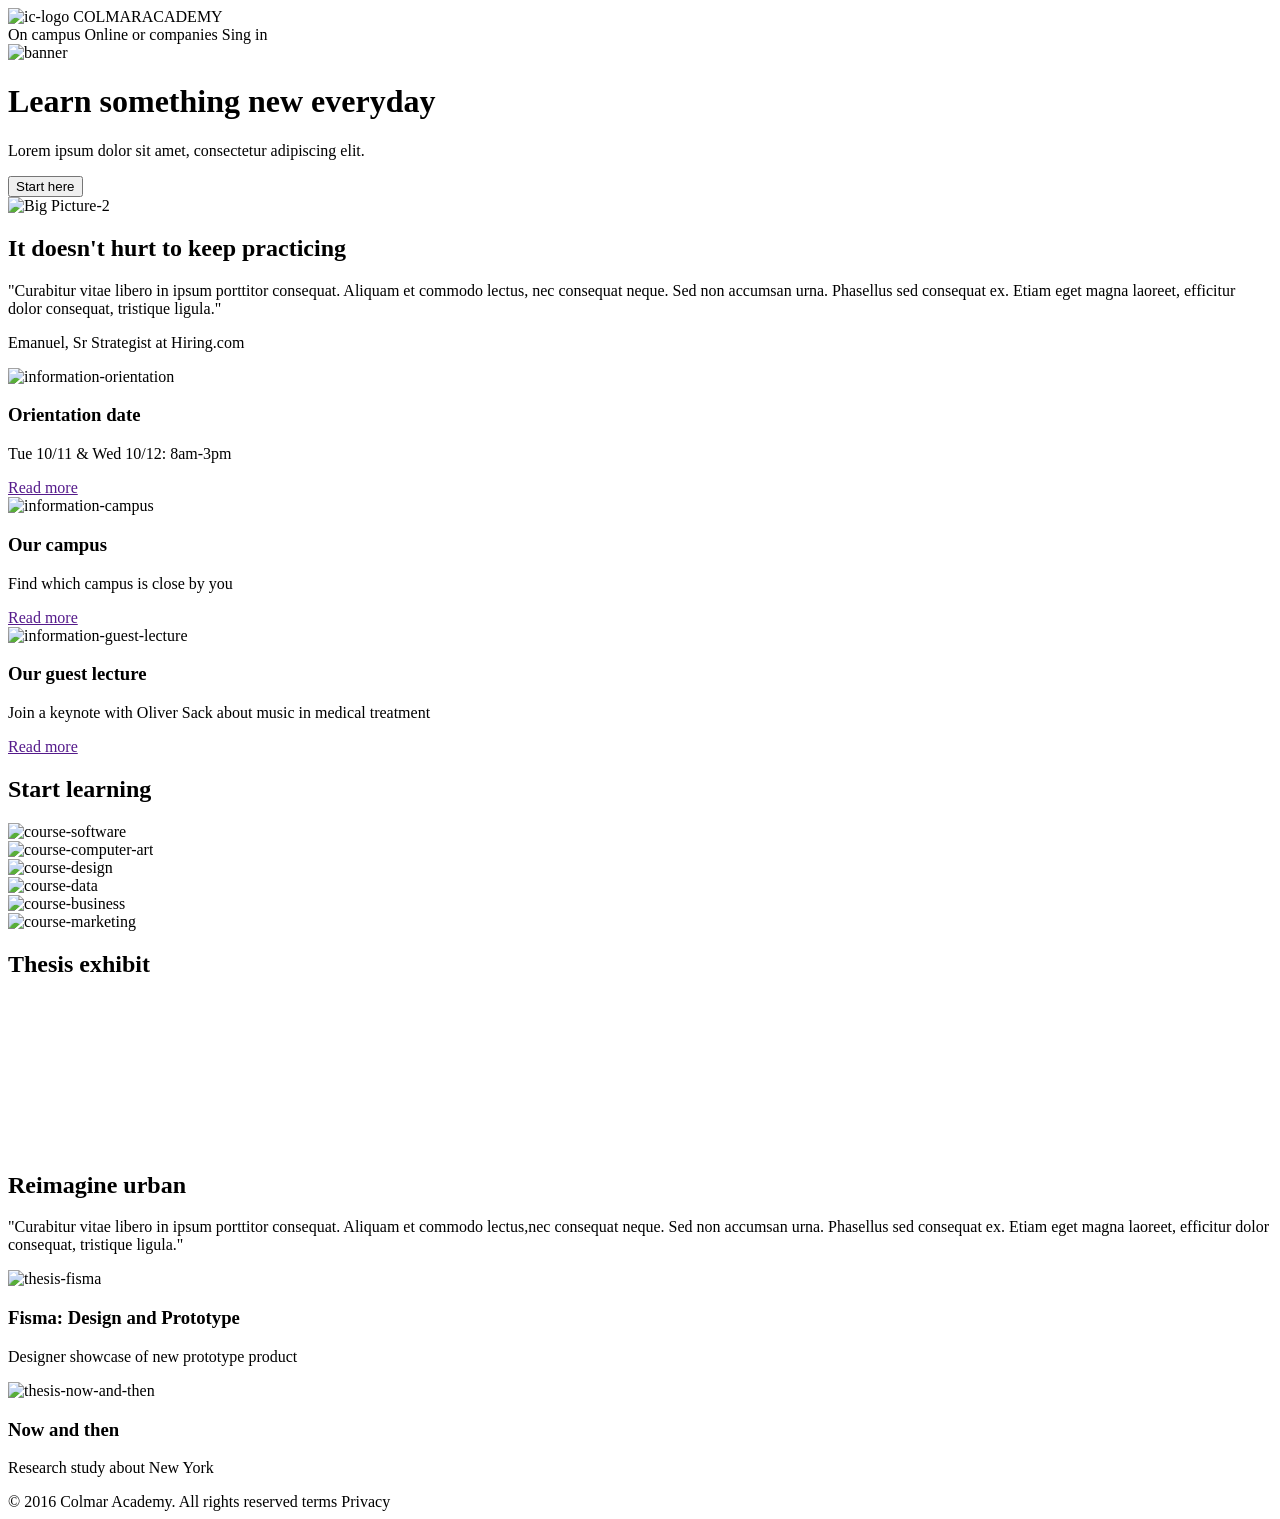
==== index.html @ fbf974d8 "edit file name index" ====
<!DOCTYPE html>
<html lang="en">
<head>
    <meta charset="UTF-8">
    <meta name="viewport" content="width=device-width, initial-scale=1.0">
    <title>COLMAR ACADEMY</title>
</head>
<body>
    <!-- Desktop -->
    <div>
        <img src="" alt="ic-logo">
        <span>COLMAR</span><span>ACADEMY</span>
        <nav>
            <span>On campus</span>
            <span>Online</span>
            <span>or companies</span>
            <span>Sing in</span>
        </nav>
    </div>

    <!-- Mobile -->

    <header>
        <img src="" alt="banner">
        <h1>Learn something new everyday</h1>
        <p>Lorem ipsum  dolor sit amet, consectetur adipiscing elit.</p>
        <button>Start here</button>
    </header>

    <section class="section-1">
        <div>
            <img src="" alt="Big Picture-2">
            <h2>It doesn't hurt to keep practicing</h2>
            <p>"Curabitur vitae libero in ipsum porttitor consequat. Aliquam et commodo lectus, nec consequat neque. Sed non accumsan urna. Phasellus sed consequat ex. Etiam eget magna laoreet, efficitur dolor consequat, tristique ligula."</p>
            <p>Emanuel, Sr Strategist at Hiring.com</p>
        </div>
        <div>
            <div>
                <img src="" alt="information-orientation">
                <h3>Orientation date</h3>
                <p>Tue 10/11 & Wed 10/12: 8am-3pm</p>
                <a href="">Read more</a>
            </div>
            <div>
                <img src="" alt="information-campus">
                <h3>Our campus</h3>
                <p>Find which campus is close by you</p>
                <a href="">Read more</a>
            </div>
            <div>
                <img src="" alt="information-guest-lecture">
                <h3>Our guest lecture</h3>
                <p>Join a keynote with Oliver Sack about music in medical treatment</p>
                <a href="">Read more</a>
            </div>
        </div>

    <!-- Mobile -->

    </section>

    <section class="section-2">
        <div>
            <h2>Start learning</h2>
        </div>
        <div>
            <img src="" alt="course-software">
        </div>
        <div>
            <img src="" alt="course-computer-art">
        </div>
        <div>
            <img src="" alt="course-design">
        </div>
        <div>
            <img src="" alt="course-data">
        </div>
        <div>
            <img src="" alt="course-business">
        </div>
        <div>
            <img src="" alt="course-marketing">
        </div>

    <!-- Mobile -->

    </section>

    <section class="section-3">
        <div>
            <h2>Thesis exhibit</h2>
        </div>
        <div>
            <video src=""></video>
            <h2>Reimagine urban</h2>
            <p>"Curabitur vitae libero in ipsum porttitor consequat. Aliquam et commodo lectus,nec consequat neque. Sed non accumsan urna. Phasellus sed consequat ex. Etiam eget magna laoreet, efficitur dolor consequat, tristique ligula."</p>
        </div>
        <div>
            <div>
                <img src="" alt="thesis-fisma">
                <h3>Fisma: Design and Prototype</h3>
                <p>Designer showcase of new prototype product</p>
            </div>
            <div>
                <img src="" alt="thesis-now-and-then">
                <h3>Now and then</h3>
                <p>Research study about New York</p>
            </div>
        </div>

    <!-- Mobile -->    

    </section>
        
    <footer>
        <span>&copy; 2016 Colmar Academy. All rights reserved</span>
        <span>terms</span>
        <span>Privacy</span>

    <!-- Mobile -->

    </footer>
        
</body>
</html>
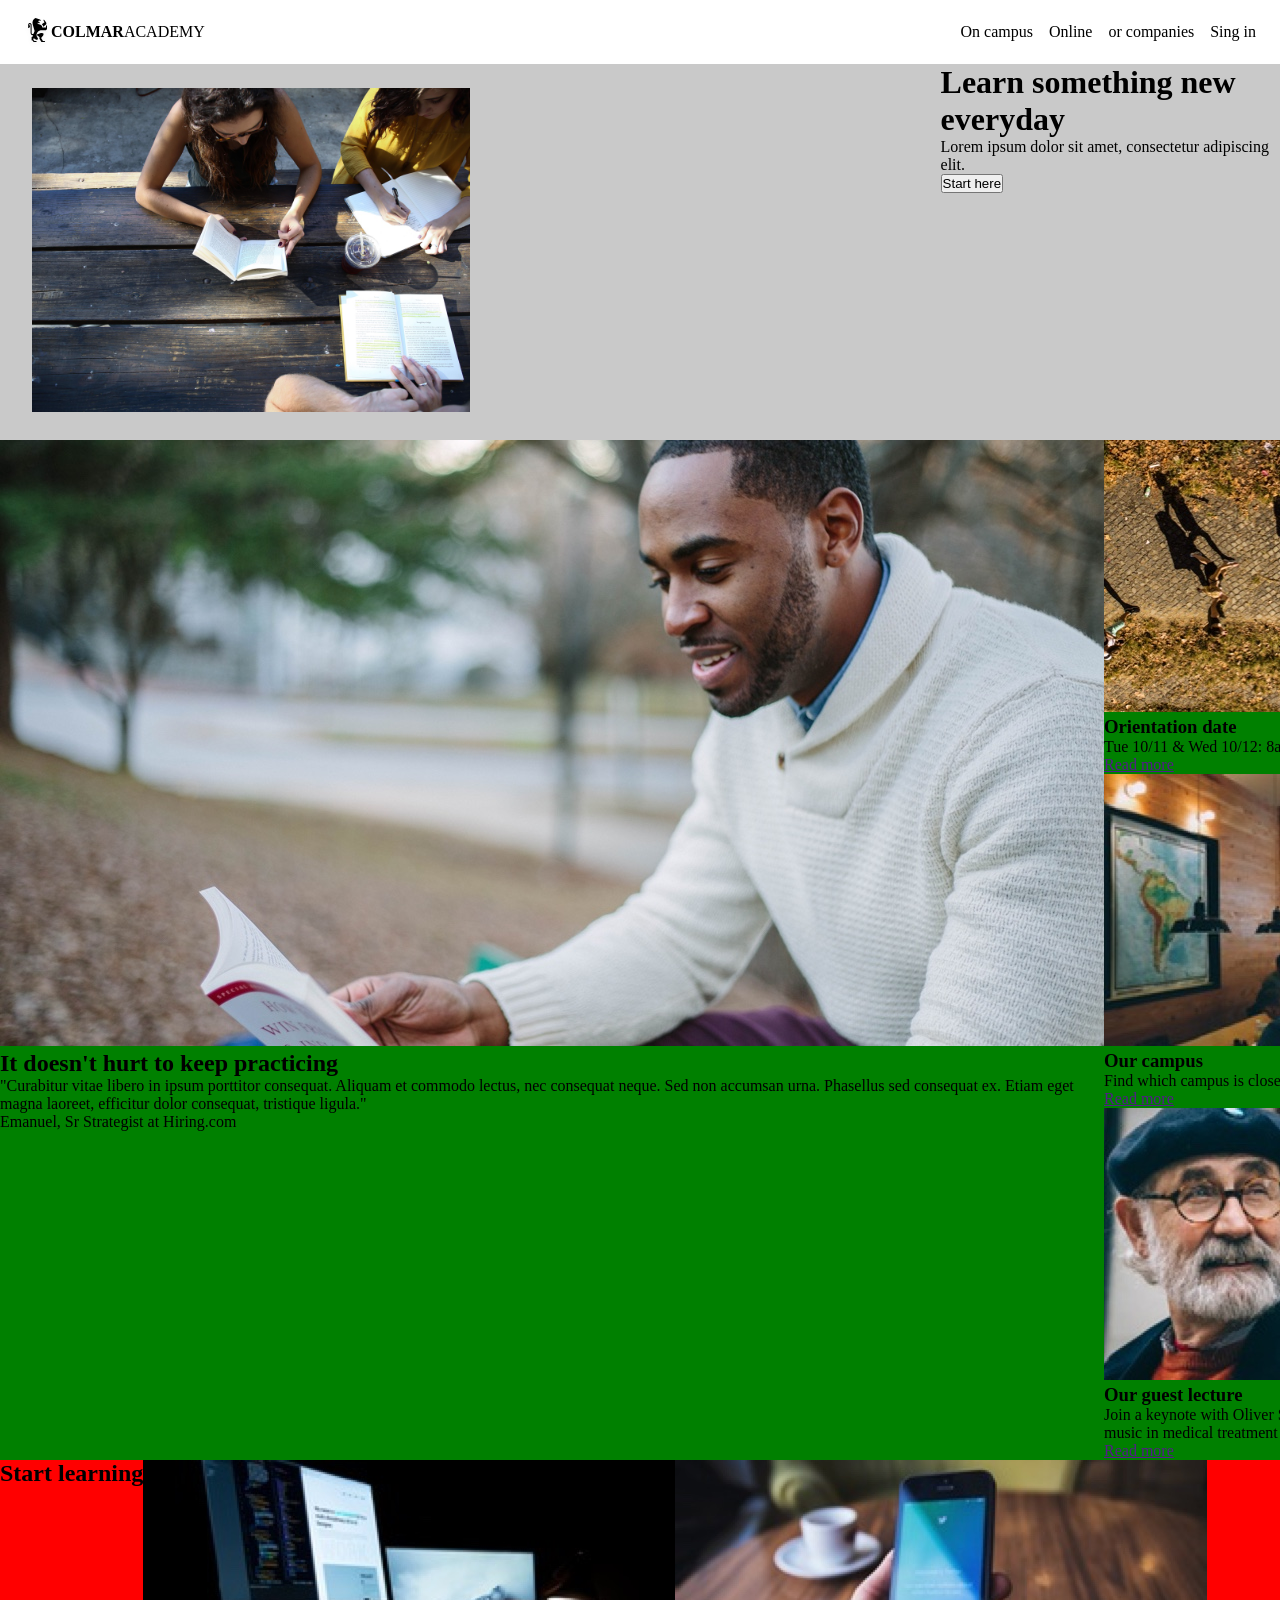
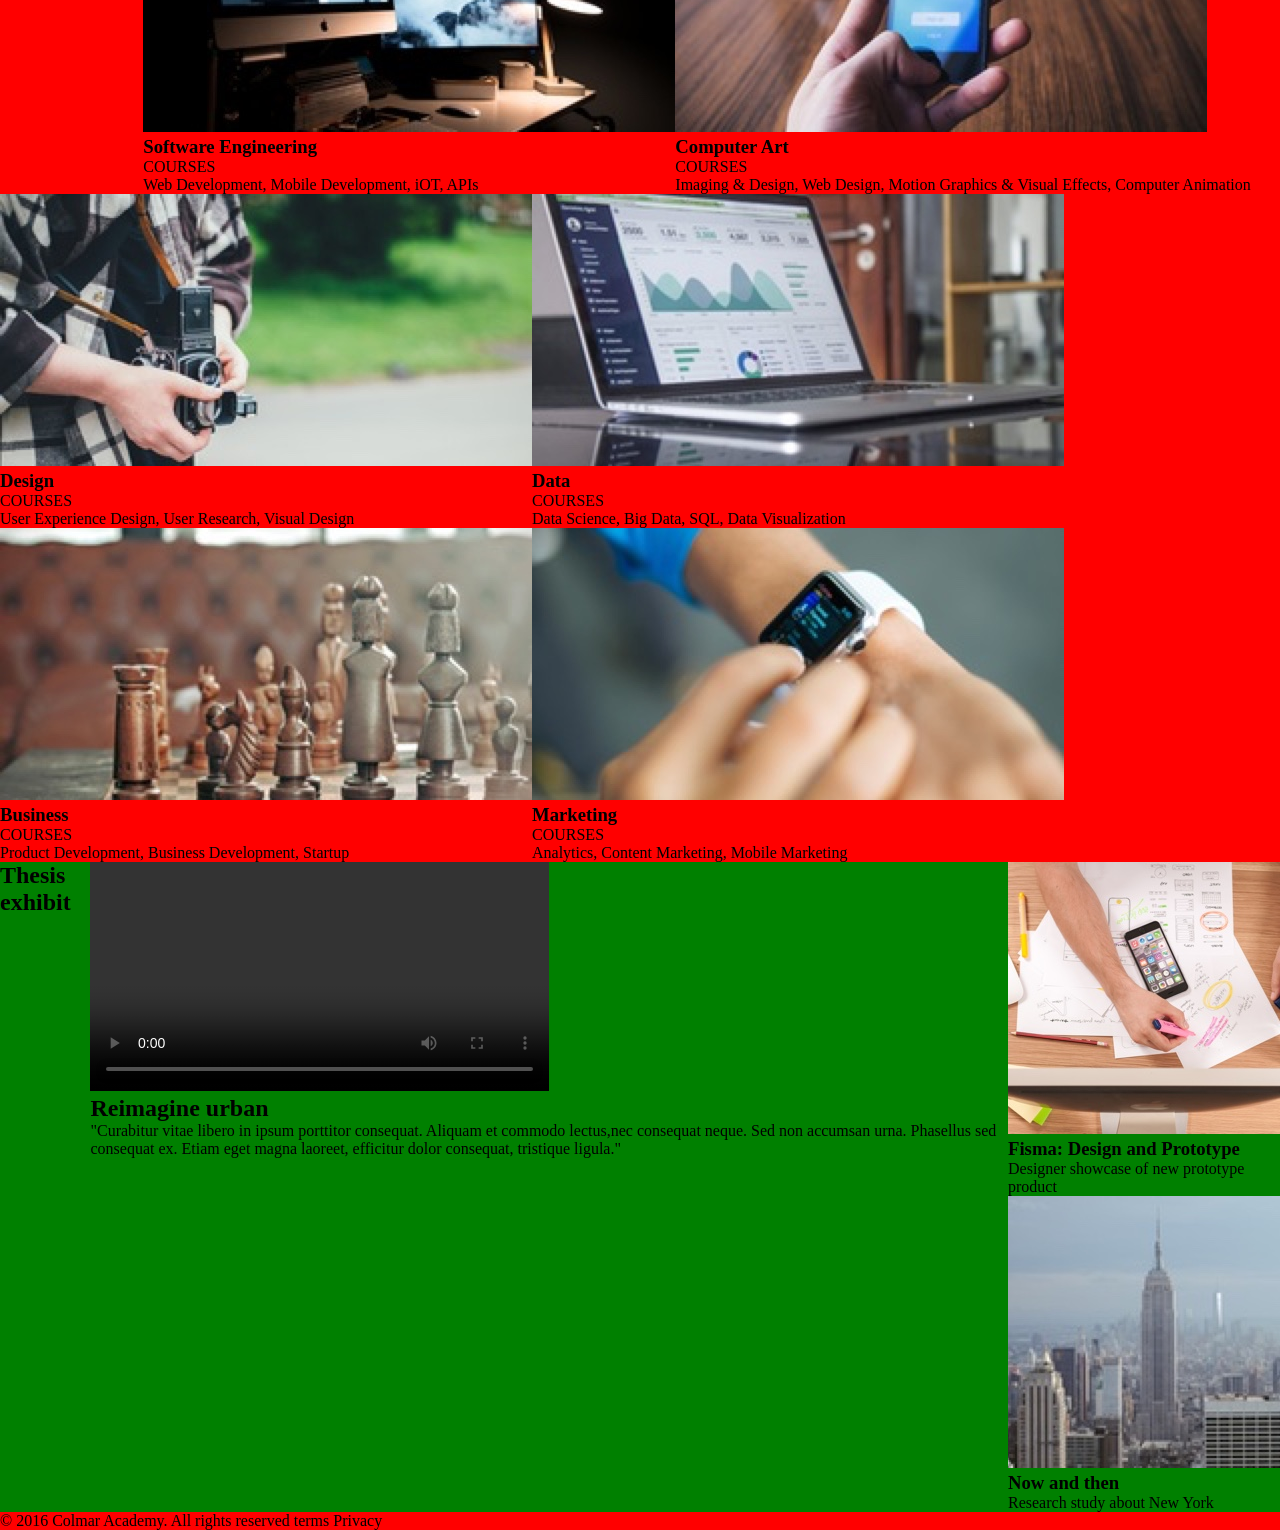
==== commit 7c985627: "logo and nav" ====
--- a/index.html
+++ b/index.html
@@ -3,52 +3,61 @@
 <head>
     <meta charset="UTF-8">
     <meta name="viewport" content="width=device-width, initial-scale=1.0">
+
+    <link rel="stylesheet" href="style.css">
+
     <title>COLMAR ACADEMY</title>
 </head>
 <body>
     <!-- Desktop -->
-    <div>
-        <img src="" alt="ic-logo">
-        <span>COLMAR</span><span>ACADEMY</span>
-        <nav>
-            <span>On campus</span>
-            <span>Online</span>
-            <span>or companies</span>
-            <span>Sing in</span>
-        </nav>
+    <div class="container">
+        <div class="logo-name">
+            <img class="logo" src="icon/ic-logo.svg" alt="ic-logo">
+            <strong>COLMAR</strong>ACADEMY
+        </div>
+        <div class="nav">
+            <div class="nav-1">On campus</div>
+            <div class="nav-2">Online</div>
+            <div class="nav-3">or companies</div>
+            <div class="nav-4">Sing in</div>
+        </div>
     </div>
 
     <!-- Mobile -->
 
-    <header>
-        <img src="" alt="banner">
-        <h1>Learn something new everyday</h1>
-        <p>Lorem ipsum  dolor sit amet, consectetur adipiscing elit.</p>
-        <button>Start here</button>
+    <header class="header">
+        <div class="header-1">
+            <img class="banner" src="header/banner.jpg" alt="banner">
+        </div>
+        <div class="header-2">
+            <h1>Learn something new everyday</h1>
+            <p>Lorem ipsum  dolor sit amet, consectetur adipiscing elit.</p>
+            <button type="submit">Start here</button>
+        </div>
     </header>
 
     <section class="section-1">
         <div>
-            <img src="" alt="Big Picture-2">
+            <img src="section1/information-main.jpg" alt="information-main">
             <h2>It doesn't hurt to keep practicing</h2>
             <p>"Curabitur vitae libero in ipsum porttitor consequat. Aliquam et commodo lectus, nec consequat neque. Sed non accumsan urna. Phasellus sed consequat ex. Etiam eget magna laoreet, efficitur dolor consequat, tristique ligula."</p>
             <p>Emanuel, Sr Strategist at Hiring.com</p>
         </div>
         <div>
             <div>
-                <img src="" alt="information-orientation">
+                <img src="section1/information-orientation.jpg" alt="information-orientation">
                 <h3>Orientation date</h3>
                 <p>Tue 10/11 & Wed 10/12: 8am-3pm</p>
                 <a href="">Read more</a>
             </div>
             <div>
-                <img src="" alt="information-campus">
+                <img src="section1/information-campus.jpg" alt="information-campus">
                 <h3>Our campus</h3>
                 <p>Find which campus is close by you</p>
                 <a href="">Read more</a>
             </div>
             <div>
-                <img src="" alt="information-guest-lecture">
+                <img src="section1/information-guest-lecture.jpg" alt="information-guest-lecture">
                 <h3>Our guest lecture</h3>
                 <p>Join a keynote with Oliver Sack about music in medical treatment</p>
                 <a href="">Read more</a>
@@ -64,22 +73,40 @@
             <h2>Start learning</h2>
         </div>
         <div>
-            <img src="" alt="course-software">
+            <img src="section2/course-software.jpg" alt="course-software">
+            <h3>Software Engineering</h3>
+            <p>COURSES</p>
+            <p>Web Development, Mobile Development, iOT, APIs</p>
         </div>
         <div>
-            <img src="" alt="course-computer-art">
+            <img src="section2/course-computer-art.jpg" alt="course-computer-art">
+            <h3>Computer Art</h3>
+            <p>COURSES</p>
+            <p>Imaging & Design, Web Design, Motion Graphics & Visual Effects, Computer Animation</p>
         </div>
         <div>
-            <img src="" alt="course-design">
+            <img src="section2/course-design.jpg" alt="course-design">
+            <h3>Design</h3>
+            <p>COURSES</p>
+            <p>User Experience Design, User Research, Visual Design</p>
         </div>
         <div>
-            <img src="" alt="course-data">
+            <img src="section2/course-data.jpg" alt="course-data">
+            <h3>Data</h3>
+            <p>COURSES</p>
+            <p>Data Science, Big Data, SQL, Data Visualization</p>
         </div>
         <div>
-            <img src="" alt="course-business">
+            <img src="section2/course-business.jpg" alt="course-business">
+            <h3>Business</h3>
+            <p>COURSES</p>
+            <p>Product Development, Business Development, Startup</p>
         </div>
         <div>
-            <img src="" alt="course-marketing">
+            <img src="section2/course-marketing.jpg" alt="course-marketing">
+            <h3>Marketing</h3>
+            <p>COURSES</p>
+            <p>Analytics, Content Marketing, Mobile Marketing</p>
         </div>
 
     <!-- Mobile -->
@@ -91,18 +118,18 @@
             <h2>Thesis exhibit</h2>
         </div>
         <div>
-            <video src=""></video>
+            <video src="section4/video/thesis.mp4" controls width="50%"></video>
             <h2>Reimagine urban</h2>
             <p>"Curabitur vitae libero in ipsum porttitor consequat. Aliquam et commodo lectus,nec consequat neque. Sed non accumsan urna. Phasellus sed consequat ex. Etiam eget magna laoreet, efficitur dolor consequat, tristique ligula."</p>
         </div>
         <div>
             <div>
-                <img src="" alt="thesis-fisma">
+                <img src="section4/thesis-fisma.jpg" alt="thesis-fisma">
                 <h3>Fisma: Design and Prototype</h3>
                 <p>Designer showcase of new prototype product</p>
             </div>
             <div>
-                <img src="" alt="thesis-now-and-then">
+                <img src="section4/thesis-now-and-then.jpg" alt="thesis-now-and-then">
                 <h3>Now and then</h3>
                 <p>Research study about New York</p>
             </div>
@@ -112,7 +139,7 @@
 
     </section>
         
-    <footer>
+    <footer class="footer">
         <span>&copy; 2016 Colmar Academy. All rights reserved</span>
         <span>terms</span>
         <span>Privacy</span>
--- a/style.css
+++ b/style.css
@@ -0,0 +1,66 @@
+* {
+    margin: 0;
+    padding: 0;
+    box-sizing: border-box;
+}
+
+.container {
+    background: rgb(255, 255, 255);
+    display: flex;
+    align-items: center;
+    justify-content: space-between;
+    height: 64px;
+    width: 100%;
+}
+
+.logo {
+    margin-left: 24px;
+    margin-right: 0;
+}
+
+.logo-name {
+    display: flex;
+    height: 32px;
+    align-items: center;
+    
+}
+
+.nav {
+    display: flex;
+    justify-content: flex-end;
+    margin-right: 24px;
+    gap: 16px;
+}
+
+.header {
+    background-color: #c9c9c9;
+    display: flex;
+}
+
+.header-1 {
+    margin: 24px 32px;
+}
+
+.banner {
+    width: 50%;
+}
+
+.section-1 {
+    background-color: green;
+    display: flex;
+}
+
+.section-2 {
+    background-color: red;
+    display: flex;
+    flex-wrap: wrap;
+}
+
+.section-3 {
+    background-color: green;;
+    display: flex;
+}
+
+.footer {
+    background-color: red;
+}
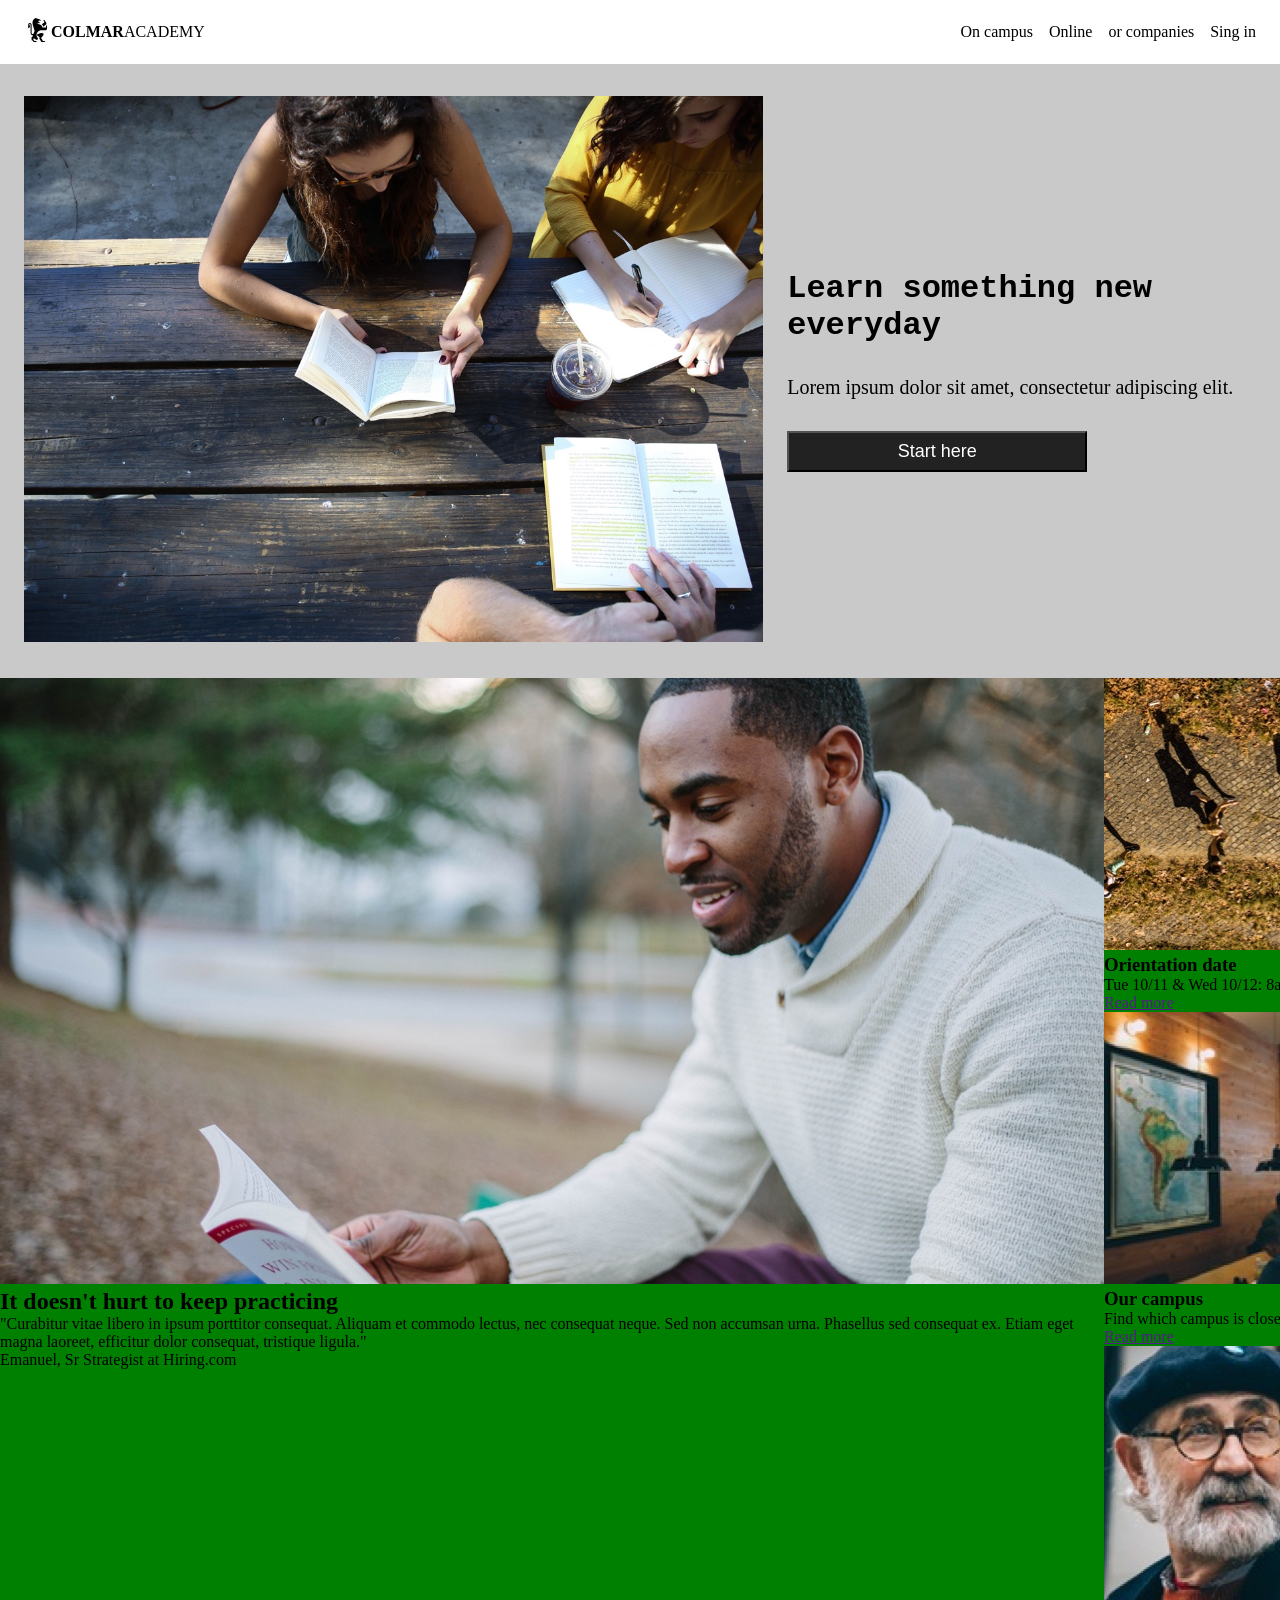
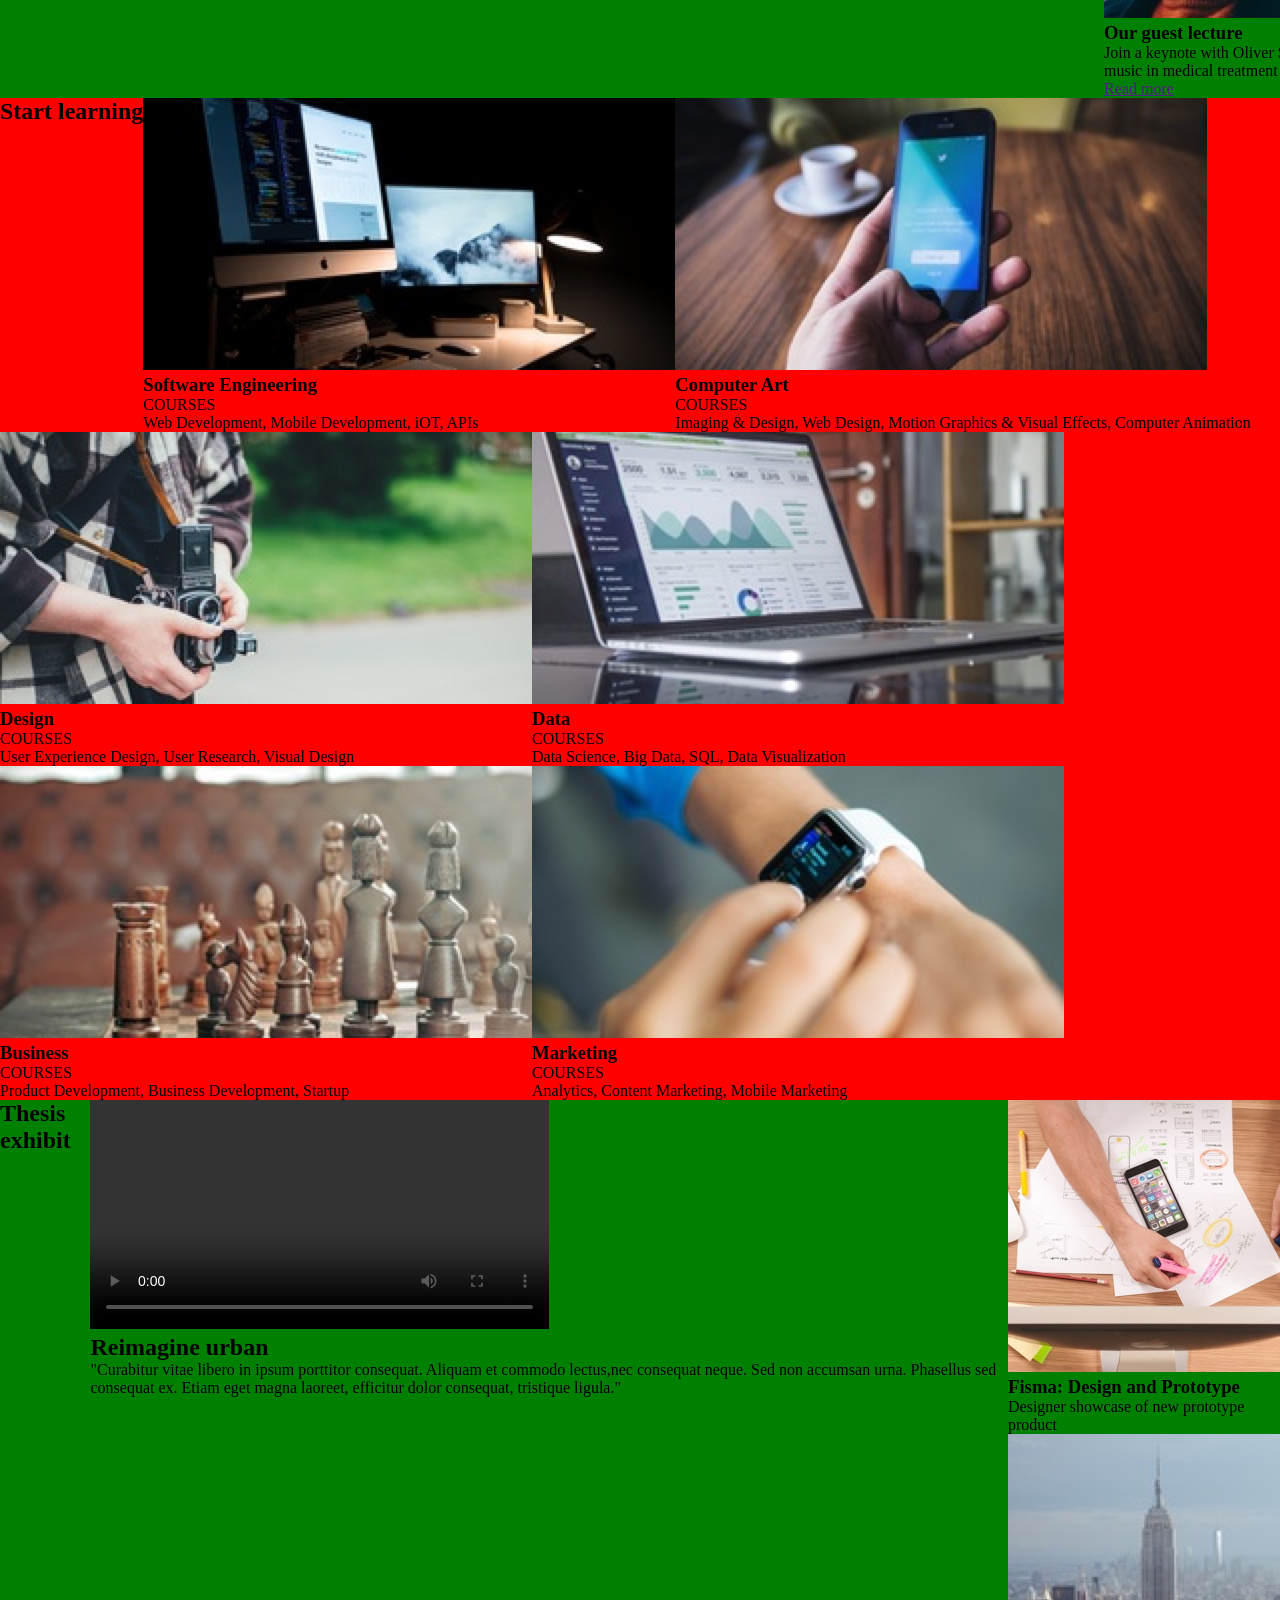
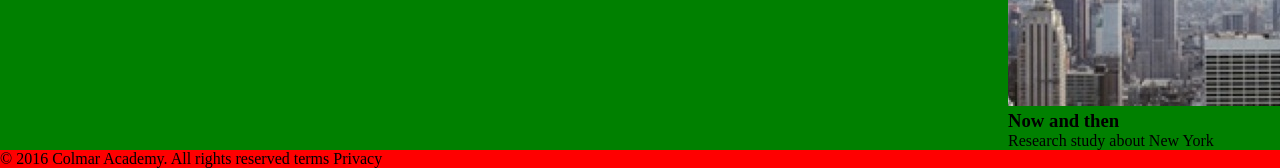
==== commit 838572ab: "edit header" ====
--- a/index.html
+++ b/index.html
@@ -30,9 +30,9 @@
             <img class="banner" src="header/banner.jpg" alt="banner">
         </div>
         <div class="header-2">
-            <h1>Learn something new everyday</h1>
-            <p>Lorem ipsum  dolor sit amet, consectetur adipiscing elit.</p>
-            <button type="submit">Start here</button>
+            <h1 class="header-2-1">Learn something new everyday</h1>
+            <p class="header-2-2">Lorem ipsum  dolor sit amet, consectetur adipiscing elit.</p>
+            <button class="header-2-3" type="submit" >Start here</button>
         </div>
     </header>
 
--- a/style.css
+++ b/style.css
@@ -35,14 +35,43 @@
 .header {
     background-color: #c9c9c9;
     display: flex;
+    gap: 24px;
 }
 
 .header-1 {
-    margin: 24px 32px;
+    margin-top:32px;
+    margin-bottom: 32px;
+    margin-left: 24px;
+    width: 60%;
 }
 
 .banner {
-    width: 50%;
+    width: 100%;
+    height: auto;
+}
+
+.header-2 {
+    display: flex;
+    width: 40%;
+    flex-direction: column;
+    justify-content: center;
+    gap: 32px;
+}
+
+.header-2-1 {
+    font-family: 'Courier New', Courier, monospace; /* ไม่รู้ font อะไร */
+}
+
+.header-2-2 {
+    font-size: 20px;
+}
+
+.header-2-3 {
+    color: white;
+    font-size: 18px;
+    background-color: rgb(34, 34, 34);
+    padding: 8px;
+    width: 300px;
 }
 
 .section-1 {
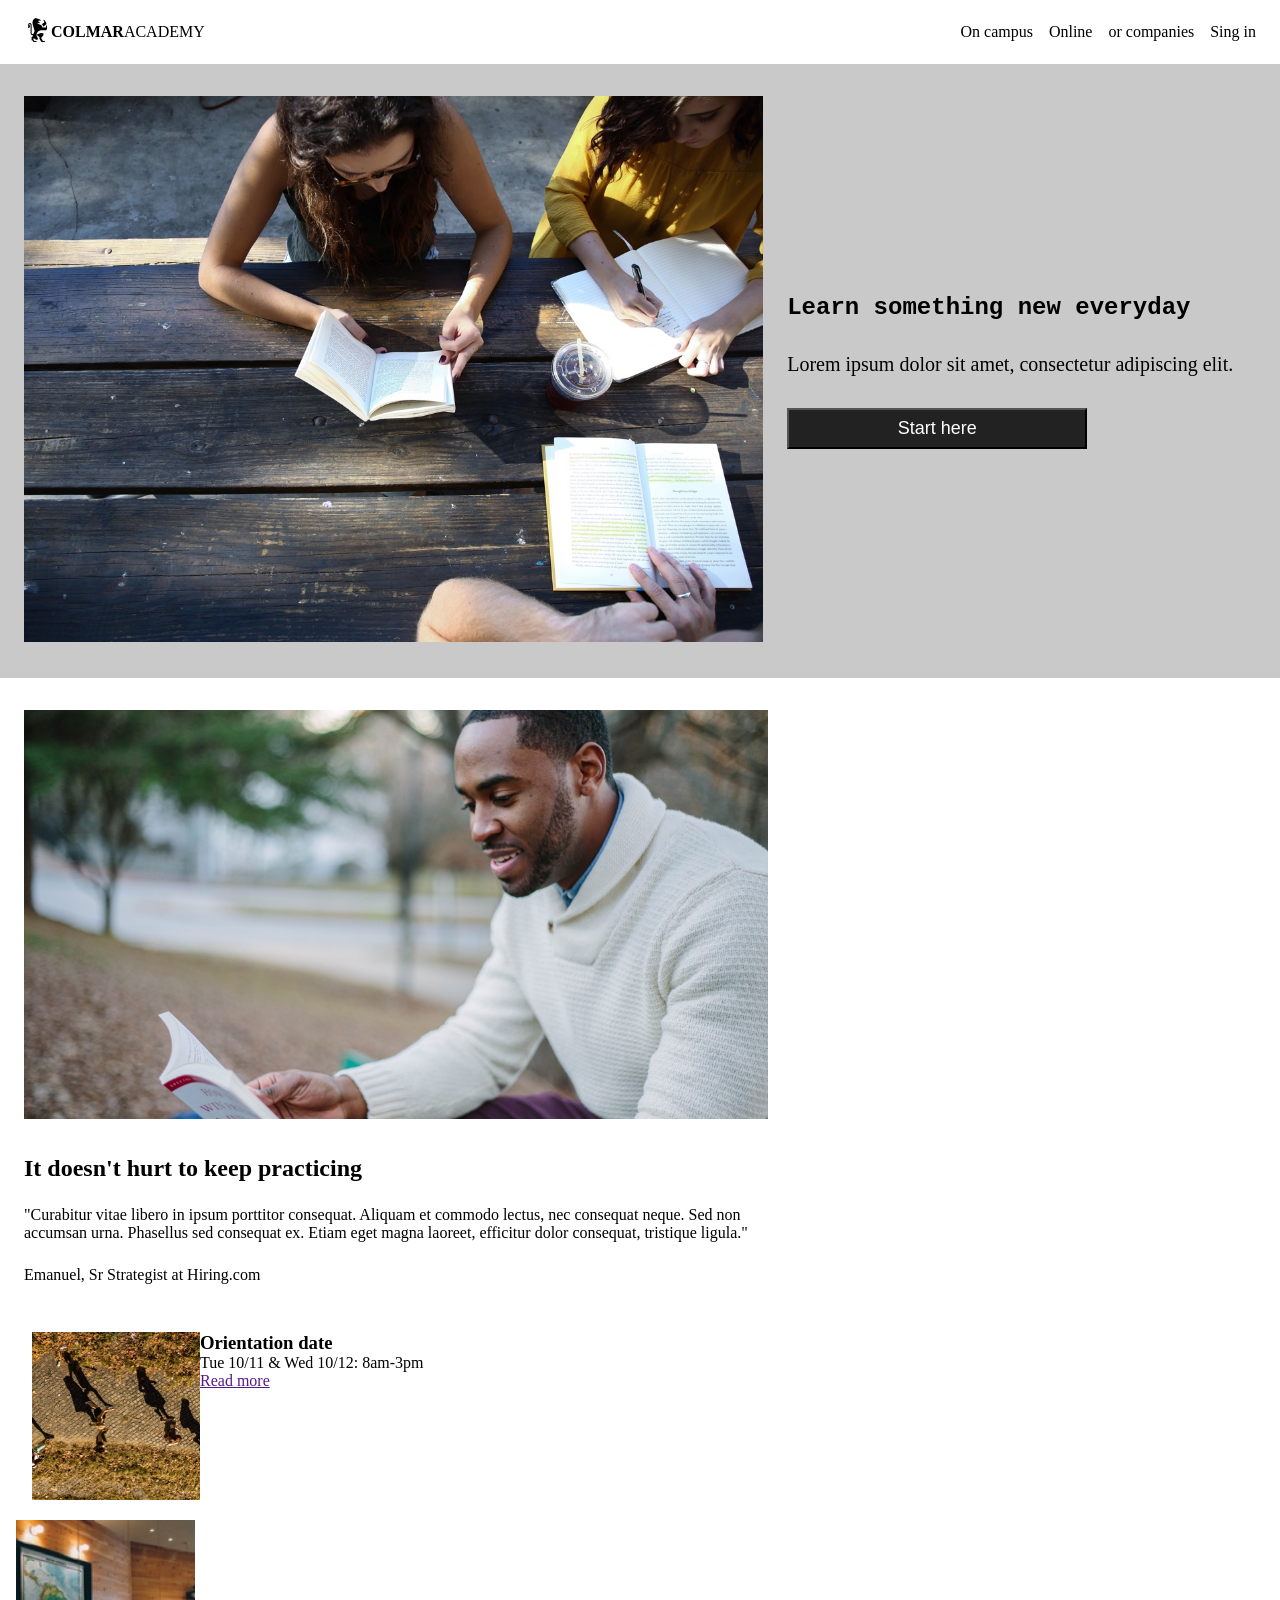
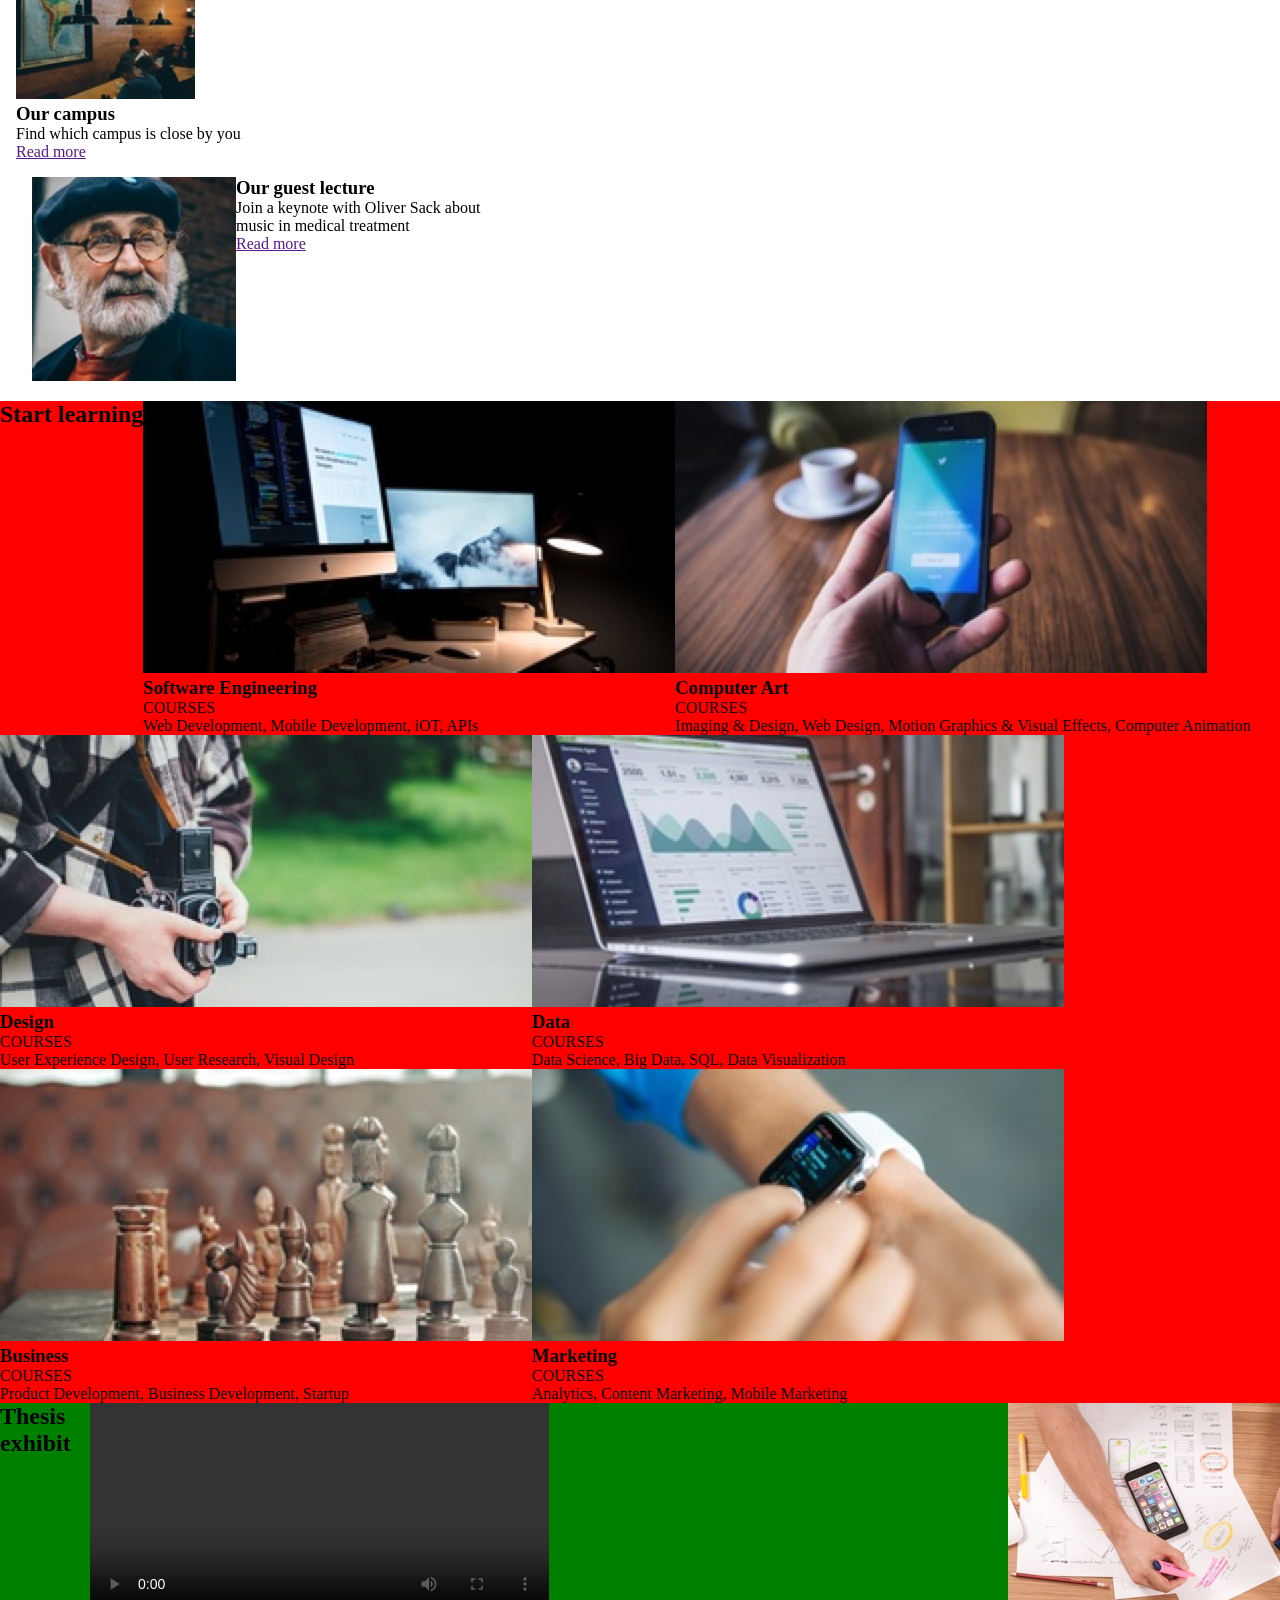
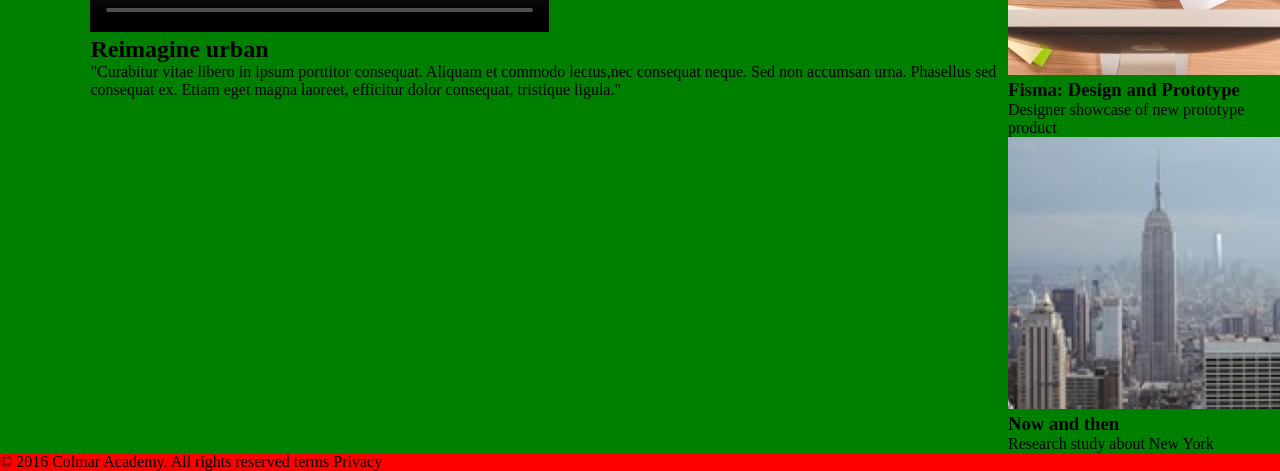
==== commit 1226a0e0: "edit information" ====
--- a/index.html
+++ b/index.html
@@ -10,7 +10,7 @@
 </head>
 <body>
     <!-- Desktop -->
-    <div class="container">
+    <header class="container">
         <div class="logo-name">
             <img class="logo" src="icon/ic-logo.svg" alt="ic-logo">
             <strong>COLMAR</strong>ACADEMY
@@ -21,131 +21,149 @@
             <div class="nav-3">or companies</div>
             <div class="nav-4">Sing in</div>
         </div>
-    </div>
+    </header>
 
     <!-- Mobile -->
 
-    <header class="header">
-        <div class="header-1">
-            <img class="banner" src="header/banner.jpg" alt="banner">
-        </div>
-        <div class="header-2">
-            <h1 class="header-2-1">Learn something new everyday</h1>
-            <p class="header-2-2">Lorem ipsum  dolor sit amet, consectetur adipiscing elit.</p>
-            <button class="header-2-3" type="submit" >Start here</button>
-        </div>
-    </header>
-
-    <section class="section-1">
-        <div>
-            <img src="section1/information-main.jpg" alt="information-main">
-            <h2>It doesn't hurt to keep practicing</h2>
-            <p>"Curabitur vitae libero in ipsum porttitor consequat. Aliquam et commodo lectus, nec consequat neque. Sed non accumsan urna. Phasellus sed consequat ex. Etiam eget magna laoreet, efficitur dolor consequat, tristique ligula."</p>
-            <p>Emanuel, Sr Strategist at Hiring.com</p>
-        </div>
-        <div>
+    <main>
+        <section class="hero">
+            <div class="hero-1">
+                <img class="banner" src="header/banner.jpg" alt="banner">
+            </div>
+            <div class="hero-2">
+                <h1 class="hero-2-1">Learn something new everyday</h1>
+                <p class="hero-2-2">Lorem ipsum  dolor sit amet, consectetur adipiscing elit.</p>
+                <button class="hero-2-3" type="submit" >Start here</button>
+            </div>
+        </section>
+        
+        <section class="information-2">
+            <div class="information-2-1">
+                <div class="information-2-1-1">
+                    <img class="information-2-1-1-1" src="section1/information-main.jpg" alt="information-main">
+                </div>
+                <div class="information-2-1-2">
+                    <h2 class="information-2-1-2-1">It doesn't hurt to keep practicing</h2>
+                    <p class="information-2-1-2-2">"Curabitur vitae libero in ipsum porttitor consequat. Aliquam et commodo lectus, nec consequat neque. Sed non accumsan urna. Phasellus sed consequat ex. Etiam eget magna laoreet, efficitur dolor consequat, tristique ligula."</p>
+                    <p class="information-2-1-2-3">Emanuel, Sr Strategist at Hiring.com</p>
+                </div>
+            </div>
+            <div class="information-2-2">
+                <div class="information-2-2-1">
+                    <div class="information-2-2-1-1">
+                        <img class="information-2-2-1-1-1" src="section1/information-orientation.jpg" alt="information-orientation">
+                    </div>
+                    <div class="information-2-2-1-2">
+                        <h3>Orientation date</h3>
+                        <p>Tue 10/11 & Wed 10/12: 8am-3pm</p>
+                        <a href="">Read more</a>
+                    </div>
+                </div>
+                <div class="information-2-2-2">
+                    <div class="information-2-2-2-1">
+                        <img class="information-2-2-2-1-1" src="section1/information-campus.jpg" alt="information-campus">
+                    </div>
+                    <div class="information-2-2-2-2"> 
+                        <h3>Our campus</h3>
+                        <p>Find which campus is close by you</p>
+                        <a href="">Read more</a>
+                    </div>
+                </div>
+                <div class="information-2-2-3">
+                    <div class="information-2-2-3-1">
+                        <img class="information-2-2-3-1-1" src="section1/information-guest-lecture.jpg" alt="information-guest-lecture">
+                    </div>
+                    <div class="information-2-2-3-2">
+                        <h3>Our guest lecture</h3>
+                        <p>Join a keynote with Oliver Sack about music in medical treatment</p>
+                        <a href="">Read more</a>
+                    </div>
+                </div>
+            </div>
+            
+            <!-- Mobile -->
+            
+        </section>
+        
+        <section class="cours-3">
             <div>
-                <img src="section1/information-orientation.jpg" alt="information-orientation">
-                <h3>Orientation date</h3>
-                <p>Tue 10/11 & Wed 10/12: 8am-3pm</p>
-                <a href="">Read more</a>
+                <h2>Start learning</h2>
             </div>
             <div>
-                <img src="section1/information-campus.jpg" alt="information-campus">
-                <h3>Our campus</h3>
-                <p>Find which campus is close by you</p>
-                <a href="">Read more</a>
+                <img src="section2/course-software.jpg" alt="course-software">
+                <h3>Software Engineering</h3>
+                <p>COURSES</p>
+                <p>Web Development, Mobile Development, iOT, APIs</p>
             </div>
             <div>
-                <img src="section1/information-guest-lecture.jpg" alt="information-guest-lecture">
-                <h3>Our guest lecture</h3>
-                <p>Join a keynote with Oliver Sack about music in medical treatment</p>
-                <a href="">Read more</a>
-            </div>
-        </div>
-
-    <!-- Mobile -->
-
-    </section>
-
-    <section class="section-2">
-        <div>
-            <h2>Start learning</h2>
-        </div>
-        <div>
-            <img src="section2/course-software.jpg" alt="course-software">
-            <h3>Software Engineering</h3>
-            <p>COURSES</p>
-            <p>Web Development, Mobile Development, iOT, APIs</p>
-        </div>
-        <div>
-            <img src="section2/course-computer-art.jpg" alt="course-computer-art">
-            <h3>Computer Art</h3>
-            <p>COURSES</p>
-            <p>Imaging & Design, Web Design, Motion Graphics & Visual Effects, Computer Animation</p>
-        </div>
-        <div>
-            <img src="section2/course-design.jpg" alt="course-design">
-            <h3>Design</h3>
-            <p>COURSES</p>
-            <p>User Experience Design, User Research, Visual Design</p>
-        </div>
-        <div>
-            <img src="section2/course-data.jpg" alt="course-data">
-            <h3>Data</h3>
-            <p>COURSES</p>
-            <p>Data Science, Big Data, SQL, Data Visualization</p>
-        </div>
-        <div>
-            <img src="section2/course-business.jpg" alt="course-business">
-            <h3>Business</h3>
-            <p>COURSES</p>
-            <p>Product Development, Business Development, Startup</p>
-        </div>
-        <div>
-            <img src="section2/course-marketing.jpg" alt="course-marketing">
-            <h3>Marketing</h3>
-            <p>COURSES</p>
-            <p>Analytics, Content Marketing, Mobile Marketing</p>
-        </div>
-
-    <!-- Mobile -->
-
-    </section>
-
-    <section class="section-3">
-        <div>
-            <h2>Thesis exhibit</h2>
-        </div>
-        <div>
-            <video src="section4/video/thesis.mp4" controls width="50%"></video>
-            <h2>Reimagine urban</h2>
-            <p>"Curabitur vitae libero in ipsum porttitor consequat. Aliquam et commodo lectus,nec consequat neque. Sed non accumsan urna. Phasellus sed consequat ex. Etiam eget magna laoreet, efficitur dolor consequat, tristique ligula."</p>
-        </div>
-        <div>
-            <div>
-                <img src="section4/thesis-fisma.jpg" alt="thesis-fisma">
-                <h3>Fisma: Design and Prototype</h3>
-                <p>Designer showcase of new prototype product</p>
+                <img src="section2/course-computer-art.jpg" alt="course-computer-art">
+                <h3>Computer Art</h3>
+                <p>COURSES</p>
+                <p>Imaging & Design, Web Design, Motion Graphics & Visual Effects, Computer Animation</p>
             </div>
             <div>
-                <img src="section4/thesis-now-and-then.jpg" alt="thesis-now-and-then">
-                <h3>Now and then</h3>
-                <p>Research study about New York</p>
+                <img src="section2/course-design.jpg" alt="course-design">
+                <h3>Design</h3>
+                <p>COURSES</p>
+                <p>User Experience Design, User Research, Visual Design</p>
             </div>
-        </div>
-
-    <!-- Mobile -->    
-
-    </section>
+            <div>
+                <img src="section2/course-data.jpg" alt="course-data">
+                <h3>Data</h3>
+                <p>COURSES</p>
+                <p>Data Science, Big Data, SQL, Data Visualization</p>
+            </div>
+            <div>
+                <img src="section2/course-business.jpg" alt="course-business">
+                <h3>Business</h3>
+                <p>COURSES</p>
+                <p>Product Development, Business Development, Startup</p>
+            </div>
+            <div>
+                <img src="section2/course-marketing.jpg" alt="course-marketing">
+                <h3>Marketing</h3>
+                <p>COURSES</p>
+                <p>Analytics, Content Marketing, Mobile Marketing</p>
+            </div>
+            
+            <!-- Mobile -->
+            
+        </section>
         
-    <footer class="footer">
-        <span>&copy; 2016 Colmar Academy. All rights reserved</span>
-        <span>terms</span>
-        <span>Privacy</span>
-
-    <!-- Mobile -->
-
+        <section class="thesis-4">
+            <div>
+                <h2>Thesis exhibit</h2>
+            </div>
+            <div>
+                <video src="section4/video/thesis.mp4" controls width="50%"></video>
+                <h2>Reimagine urban</h2>
+                <p>"Curabitur vitae libero in ipsum porttitor consequat. Aliquam et commodo lectus,nec consequat neque. Sed non accumsan urna. Phasellus sed consequat ex. Etiam eget magna laoreet, efficitur dolor consequat, tristique ligula."</p>
+            </div>
+            <div>
+                <div>
+                    <img src="section4/thesis-fisma.jpg" alt="thesis-fisma">
+                    <h3>Fisma: Design and Prototype</h3>
+                    <p>Designer showcase of new prototype product</p>
+                </div>
+                <div>
+                    <img src="section4/thesis-now-and-then.jpg" alt="thesis-now-and-then">
+                    <h3>Now and then</h3>
+                    <p>Research study about New York</p>
+                </div>
+            </div>
+            
+            <!-- Mobile -->    
+            
+        </section>
+    </main>
+        
+        <footer class="footer">
+            <span>&copy; 2016 Colmar Academy. All rights reserved</span>
+            <span>terms</span>
+            <span>Privacy</span>
+            
+            <!-- Mobile -->
+            
     </footer>
         
 </body>
--- a/style.css
+++ b/style.css
@@ -32,13 +32,13 @@
     gap: 16px;
 }
 
-.header {
+.hero {
     background-color: #c9c9c9;
     display: flex;
     gap: 24px;
 }
 
-.header-1 {
+.hero-1 {
     margin-top:32px;
     margin-bottom: 32px;
     margin-left: 24px;
@@ -50,7 +50,7 @@
     height: auto;
 }
 
-.header-2 {
+.hero-2 {
     display: flex;
     width: 40%;
     flex-direction: column;
@@ -58,15 +58,15 @@
     gap: 32px;
 }
 
-.header-2-1 {
+.hero-2-1 {
     font-family: 'Courier New', Courier, monospace; /* ไม่รู้ font อะไร */
 }
 
-.header-2-2 {
+.hero-2-2 {
     font-size: 20px;
 }
 
-.header-2-3 {
+.hero-2-3 {
     color: white;
     font-size: 18px;
     background-color: rgb(34, 34, 34);
@@ -74,18 +74,112 @@
     width: 300px;
 }
 
-.section-1 {
-    background-color: green;
+.information-1 {
     display: flex;
+    background-color: rgb(255, 255, 255);
+    gap: 24px;
 }
 
-.section-2 {
+.information-2-1 {
+    width: 60%;
+}
+
+.information-2-1-1 {
+    margin-top:32px;
+    margin-bottom: 32px;
+    margin-left: 24px;
+}
+
+.information-2-1-1-1 {
+    width: 100%;
+    height: auto;
+}
+
+.information-2-1-2 {
+    margin-left: 24px;
+}
+
+.information-2-1-2-1 {
+    margin-bottom: 24px;
+}
+
+.information-2-1-2-2 {
+    margin-bottom: 24px;
+}
+
+.information-2-1-2-3 {
+    margin-bottom: 32px;
+}
+
+.information-2-2 {
+    width: 40%;
+    margin-left: 16px;
+}
+
+.information-2-2-1 {
+    display: flex;
+    flex-direction: row;
+    padding: 16px 16px;
+}
+
+.information-2-2-1-1 {
+    width: 35%;
+}
+
+.information-2-2-1-1-1 {
+    width: 100%;
+    height: auto;
+}
+
+.information-2-2-1-2 {
+    width: 65%;
+}
+
+.secinformation-2-2-2 {
+    display: flex;
+    flex-direction: row;
+    padding: 16px 16px;
+}
+
+.information-2-2-2-1 {
+    width: 35%;
+}
+
+.information-2-2-2-1-1 {
+    width: 100%;
+    height: auto;
+}
+
+.information-2-2-2-2 {
+    width: 65%;
+}
+
+.information-2-2-3 {
+    display: flex;
+    flex-direction: row;
+    padding: 16px 16px;
+}
+
+.information-2-2-3-1 {
+    width: 35%;
+}
+
+.information-2-2-3-1-1 {
+    width: 100%;
+    height: auto;
+}
+
+.information-2-2-3-1 {
+    width: 65%;
+}
+
+.cours-3 {
     background-color: red;
     display: flex;
     flex-wrap: wrap;
 }
 
-.section-3 {
+.thesis-4 {
     background-color: green;;
     display: flex;
 }
